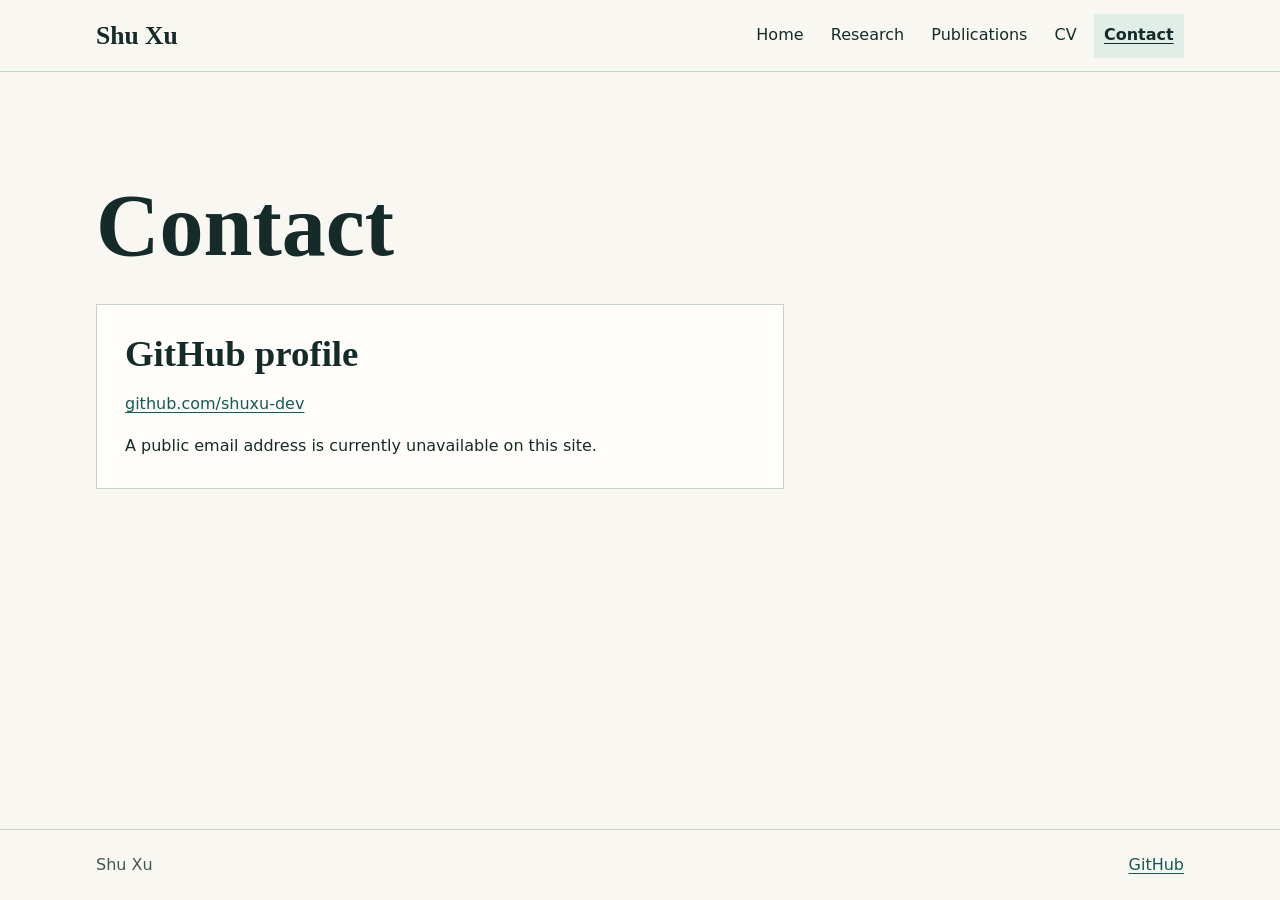
==== contact.html @ 68ce2e98 "Rebuild five-page academic portfolio" ====
<!doctype html>
<html lang="en">
<head>
  <meta charset="utf-8">
  <meta name="viewport" content="width=device-width, initial-scale=1">
  <meta name="description" content="Public profile and contact information for Shu Xu.">
  <title>Contact | Shu Xu</title>
  <link rel="stylesheet" href="styles.css">
</head>
<body>
  <a class="skip" href="#main">Skip to content</a>
  <header class="site-header">
    <div class="wrap header-inner">
      <a class="brand" href="index.html">Shu Xu</a>
      <nav aria-label="Primary navigation">
        <ul>
          <li><a href="index.html">Home</a></li>
          <li><a href="research.html">Research</a></li>
          <li><a href="publications.html">Publications</a></li>
          <li><a href="cv.html">CV</a></li>
          <li><a href="contact.html" aria-current="page">Contact</a></li>
        </ul>
      </nav>
    </div>
  </header>
  <main id="main" class="wrap" tabindex="-1">
    <div class="intro">
      <h1>Contact</h1>
      
    </div>
    <section class="panel"><h2>GitHub profile</h2><p><a href="https://github.com/shuxu-dev">github.com/shuxu-dev</a></p><p>A public email address is currently unavailable on this site.</p></section>
  </main>
  <footer class="site-footer">
    <div class="wrap footer-inner">
      <span>Shu Xu</span>
      <a href="https://github.com/shuxu-dev">GitHub</a>
    </div>
  </footer>
</body>
</html>
---- styles.css ----
:root {
  color-scheme: light;
  --paper: #f9f7f2;
  --surface: #fffdfa;
  --ink: #152b29;
  --muted: #405754;
  --accent: #135b50;
  --line: #c7d2c9;
  --focus: #913908;
  font-family: system-ui, sans-serif;
  line-height: 1.65;
  color: var(--ink);
  background: var(--paper);
}

* { box-sizing: border-box; }

body {
  margin: 0;
  min-height: 100vh;
  display: flex;
  flex-direction: column;
}

.wrap {
  width: min(100% - 2.5rem, 68rem);
  margin-inline: auto;
}

a { color: var(--accent); text-underline-offset: .2em; }
a:hover { text-decoration-thickness: .15em; }
:focus-visible { outline: 3px solid var(--focus); outline-offset: 4px; }

.skip {
  position: absolute;
  top: .75rem;
  left: 1rem;
  z-index: 1;
  padding: .55rem 1rem;
  background: var(--surface);
  transform: translateY(-200%);
}

.skip:focus { transform: none; }

.site-header { border-bottom: 1px solid var(--line); }
.header-inner, .footer-inner {
  display: flex;
  flex-wrap: wrap;
  align-items: center;
  justify-content: space-between;
  gap: .5rem 1.5rem;
  padding-block: .85rem;
}

.brand {
  font: 700 1.6rem Georgia, serif;
  color: var(--ink);
  text-decoration: none;
}

nav ul {
  display: flex;
  flex-wrap: wrap;
  gap: .25rem .4rem;
  list-style: none;
  margin: 0;
  padding: 0;
}

nav a {
  display: block;
  padding: .55rem .65rem;
  color: var(--ink);
  text-decoration: none;
}

nav a:hover, nav a[aria-current="page"] { text-decoration: underline; }
nav a[aria-current="page"] { background: #e1eee7; font-weight: 650; }

main { flex: 1; padding-block: clamp(2.5rem, 8vw, 6.5rem); }
.intro { max-width: 48rem; }
.intro.home { border-left: .25rem solid var(--accent); padding-left: clamp(1rem, 4vw, 2.5rem); }

h1, h2, h3, dt {
  font-family: Georgia, "Times New Roman", serif;
  line-height: 1.15;
}

h1 { font-size: clamp(2.65rem, 8vw, 5.5rem); margin: 0 0 1rem; }
h2 { font-size: clamp(1.6rem, 4vw, 2.3rem); margin: 0 0 1rem; }
h3, dt { font-size: 1.35rem; font-weight: 700; margin: 0 0 .65rem; }
p { margin: 0 0 1rem; }
.role { font-weight: 650; color: var(--accent); }
.lede { font-size: clamp(1.1rem, 2.5vw, 1.35rem); max-width: 53ch; color: var(--muted); }

.button {
  display: inline-block;
  margin-top: .65rem;
  background: var(--accent);
  color: white;
  padding: .65rem 1rem;
  font-weight: 650;
  text-decoration: none;
}

.button:hover { text-decoration: underline; }
.section { margin-top: clamp(2.5rem, 7vw, 5rem); }
.grid { display: grid; grid-template-columns: repeat(3, 1fr); gap: 1rem; }

.card, .panel {
  background: var(--surface);
  border: 1px solid var(--line);
  padding: clamp(1.1rem, 3vw, 1.75rem);
}

.panel { max-width: 43rem; margin-top: 1.75rem; }
.card p:last-child, .panel p:last-child { margin-bottom: 0; }
.rows { max-width: 47rem; margin: 0; }
.rows > div { padding-block: 1.2rem; border-top: 1px solid var(--line); }
.rows dd { margin: 0; color: var(--muted); }

.site-footer { border-top: 1px solid var(--line); color: var(--muted); }
.footer-inner { padding-block: 1.35rem; }

@media (max-width: 44rem) {
  .grid { grid-template-columns: 1fr; }
  .header-inner { align-items: flex-start; flex-direction: column; }
}
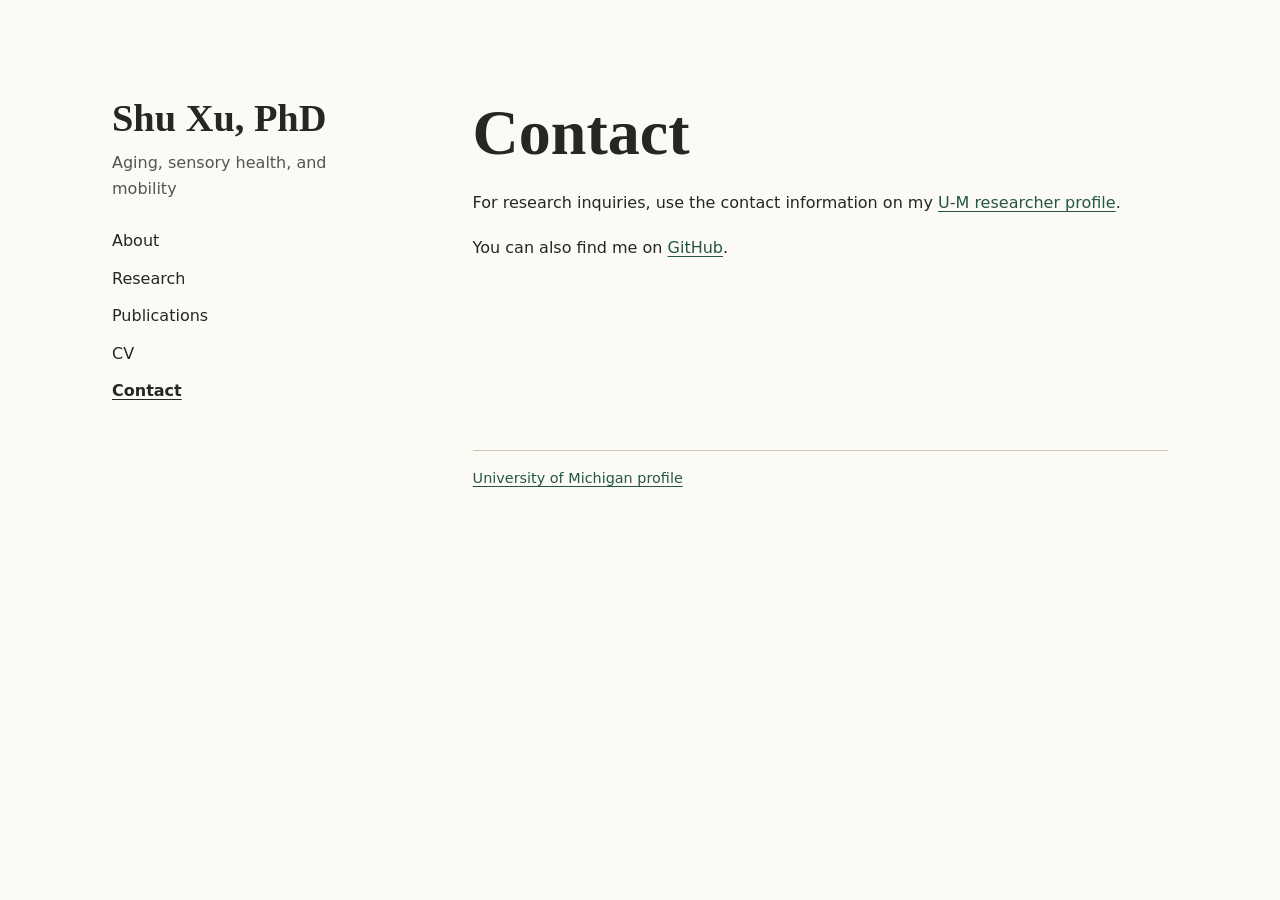
==== commit e63d8c05: "Center personal site on aging, sensory health, and mobility" ====
--- a/contact.html
+++ b/contact.html
@@ -3,38 +3,31 @@
 <head>
   <meta charset="utf-8">
   <meta name="viewport" content="width=device-width, initial-scale=1">
-  <meta name="description" content="Public profile and contact information for Shu Xu.">
-  <title>Contact | Shu Xu</title>
+  <meta name="description" content="University of Michigan profiles and GitHub for Shu Xu.">
+  <title>Contact | Shu Xu, PhD</title>
   <link rel="stylesheet" href="styles.css">
 </head>
 <body>
   <a class="skip" href="#main">Skip to content</a>
-  <header class="site-header">
-    <div class="wrap header-inner">
-      <a class="brand" href="index.html">Shu Xu</a>
-      <nav aria-label="Primary navigation">
+  <div class="layout">
+    <header>
+      <a class="name" href="index.html">Shu Xu, PhD</a>
+      <p class="subtitle">Aging, sensory health, and mobility</p>
+      <nav aria-label="Main navigation">
         <ul>
-          <li><a href="index.html">Home</a></li>
+          <li><a href="index.html">About</a></li>
           <li><a href="research.html">Research</a></li>
           <li><a href="publications.html">Publications</a></li>
           <li><a href="cv.html">CV</a></li>
           <li><a href="contact.html" aria-current="page">Contact</a></li>
         </ul>
       </nav>
-    </div>
-  </header>
-  <main id="main" class="wrap" tabindex="-1">
-    <div class="intro">
+    </header>
+    <main id="main" tabindex="-1">
       <h1>Contact</h1>
-      
-    </div>
-    <section class="panel"><h2>GitHub profile</h2><p><a href="https://github.com/shuxu-dev">github.com/shuxu-dev</a></p><p>A public email address is currently unavailable on this site.</p></section>
-  </main>
-  <footer class="site-footer">
-    <div class="wrap footer-inner">
-      <span>Shu Xu</span>
-      <a href="https://github.com/shuxu-dev">GitHub</a>
-    </div>
-  </footer>
+      <p>For research inquiries, use the contact information on my <a href="https://src.isr.umich.edu/research/faculty-profiles/profiles/xushu/">U-M researcher profile</a>.</p><p>You can also find me on <a href="https://github.com/shuxu-dev">GitHub</a>.</p>
+    </main>
+    <footer><a href="https://src.isr.umich.edu/research/faculty-profiles/profiles/xushu/">University of Michigan profile</a></footer>
+  </div>
 </body>
 </html>
--- a/styles.css
+++ b/styles.css
@@ -1,129 +1,52 @@
 :root {
   color-scheme: light;
-  --paper: #f9f7f2;
-  --surface: #fffdfa;
-  --ink: #152b29;
-  --muted: #405754;
-  --accent: #135b50;
-  --line: #c7d2c9;
-  --focus: #913908;
-  font-family: system-ui, sans-serif;
-  line-height: 1.65;
+  --ink: #242724;
+  --muted: #53564e;
+  --paper: #fcfaf5;
+  --rule: #c9c7ba;
+  --link: #245744;
+  --focus: #974522;
+  background: var(--paper);
   color: var(--ink);
-  background: var(--paper);
+  font: 1rem/1.65 system-ui, sans-serif;
 }
-
 * { box-sizing: border-box; }
-
-body {
-  margin: 0;
-  min-height: 100vh;
-  display: flex;
-  flex-direction: column;
+body { margin: 0; }
+a { color: var(--link); text-underline-offset: .2em; }
+a:hover { text-decoration-thickness: .14em; }
+:focus-visible { outline: 3px solid var(--focus); outline-offset: 4px; }
+.skip { position: absolute; top: .75rem; left: 1rem; padding: .5rem .8rem; background: var(--paper); transform: translateY(-250%); }
+.skip:focus { transform: none; }
+.layout {
+  width: min(100% - 2.5rem, 66rem);
+  margin-inline: auto;
+  padding-block: clamp(2rem, 8vw, 6rem) 2rem;
+  display: grid;
+  grid-template-columns: minmax(12rem, 1fr) minmax(0, 2.45fr);
+  gap: 2.5rem clamp(2rem, 6vw, 5rem);
+  align-items: start;
 }
-
-.wrap {
-  width: min(100% - 2.5rem, 68rem);
-  margin-inline: auto;
+.name, h1, h2 { font-family: Georgia, "Times New Roman", serif; line-height: 1.15; }
+.name { font-size: clamp(1.8rem, 4vw, 2.4rem); font-weight: bold; color: var(--ink); text-decoration: none; }
+.subtitle { color: var(--muted); margin: .6rem 0 1.25rem; }
+nav ul, .index, .publications { list-style: none; padding: 0; margin: 0; }
+nav a { display: inline-block; padding: .35rem 0; color: var(--ink); text-decoration: none; }
+nav a:hover, nav a[aria-current="page"] { text-decoration: underline; }
+nav a[aria-current="page"] { font-weight: 700; }
+main { max-width: 43rem; }
+h1 { font-size: clamp(2.25rem, 6vw, 4rem); margin: 0 0 1.3rem; }
+h2 { font-size: clamp(1.4rem, 4vw, 1.85rem); margin: 0 0 .65rem; }
+p { margin: 0 0 1.15rem; }
+.intro { font-size: 1.17rem; }
+.links { display: flex; flex-wrap: wrap; gap: .5rem 1.2rem; }
+section { border-top: 1px solid var(--rule); margin-top: 2rem; padding-top: 1.35rem; }
+.index a { display: inline-block; padding-block: .3rem; }
+.publications li { border-top: 1px solid var(--rule); padding-block: 1rem; }
+.publications li p { margin: .4rem 0 0; color: var(--muted); }
+footer { grid-column: 2; border-top: 1px solid var(--rule); padding-top: 1rem; font-size: .9rem; }
+@media (max-width: 43rem) {
+  .layout { grid-template-columns: minmax(0, 1fr); gap: 2rem; }
+  header { border-bottom: 1px solid var(--rule); padding-bottom: .65rem; }
+  nav ul { display: flex; flex-wrap: wrap; gap: .25rem 1rem; }
+  footer { grid-column: auto; }
 }
-
-a { color: var(--accent); text-underline-offset: .2em; }
-a:hover { text-decoration-thickness: .15em; }
-:focus-visible { outline: 3px solid var(--focus); outline-offset: 4px; }
-
-.skip {
-  position: absolute;
-  top: .75rem;
-  left: 1rem;
-  z-index: 1;
-  padding: .55rem 1rem;
-  background: var(--surface);
-  transform: translateY(-200%);
-}
-
-.skip:focus { transform: none; }
-
-.site-header { border-bottom: 1px solid var(--line); }
-.header-inner, .footer-inner {
-  display: flex;
-  flex-wrap: wrap;
-  align-items: center;
-  justify-content: space-between;
-  gap: .5rem 1.5rem;
-  padding-block: .85rem;
-}
-
-.brand {
-  font: 700 1.6rem Georgia, serif;
-  color: var(--ink);
-  text-decoration: none;
-}
-
-nav ul {
-  display: flex;
-  flex-wrap: wrap;
-  gap: .25rem .4rem;
-  list-style: none;
-  margin: 0;
-  padding: 0;
-}
-
-nav a {
-  display: block;
-  padding: .55rem .65rem;
-  color: var(--ink);
-  text-decoration: none;
-}
-
-nav a:hover, nav a[aria-current="page"] { text-decoration: underline; }
-nav a[aria-current="page"] { background: #e1eee7; font-weight: 650; }
-
-main { flex: 1; padding-block: clamp(2.5rem, 8vw, 6.5rem); }
-.intro { max-width: 48rem; }
-.intro.home { border-left: .25rem solid var(--accent); padding-left: clamp(1rem, 4vw, 2.5rem); }
-
-h1, h2, h3, dt {
-  font-family: Georgia, "Times New Roman", serif;
-  line-height: 1.15;
-}
-
-h1 { font-size: clamp(2.65rem, 8vw, 5.5rem); margin: 0 0 1rem; }
-h2 { font-size: clamp(1.6rem, 4vw, 2.3rem); margin: 0 0 1rem; }
-h3, dt { font-size: 1.35rem; font-weight: 700; margin: 0 0 .65rem; }
-p { margin: 0 0 1rem; }
-.role { font-weight: 650; color: var(--accent); }
-.lede { font-size: clamp(1.1rem, 2.5vw, 1.35rem); max-width: 53ch; color: var(--muted); }
-
-.button {
-  display: inline-block;
-  margin-top: .65rem;
-  background: var(--accent);
-  color: white;
-  padding: .65rem 1rem;
-  font-weight: 650;
-  text-decoration: none;
-}
-
-.button:hover { text-decoration: underline; }
-.section { margin-top: clamp(2.5rem, 7vw, 5rem); }
-.grid { display: grid; grid-template-columns: repeat(3, 1fr); gap: 1rem; }
-
-.card, .panel {
-  background: var(--surface);
-  border: 1px solid var(--line);
-  padding: clamp(1.1rem, 3vw, 1.75rem);
-}
-
-.panel { max-width: 43rem; margin-top: 1.75rem; }
-.card p:last-child, .panel p:last-child { margin-bottom: 0; }
-.rows { max-width: 47rem; margin: 0; }
-.rows > div { padding-block: 1.2rem; border-top: 1px solid var(--line); }
-.rows dd { margin: 0; color: var(--muted); }
-
-.site-footer { border-top: 1px solid var(--line); color: var(--muted); }
-.footer-inner { padding-block: 1.35rem; }
-
-@media (max-width: 44rem) {
-  .grid { grid-template-columns: 1fr; }
-  .header-inner { align-items: flex-start; flex-direction: column; }
-}
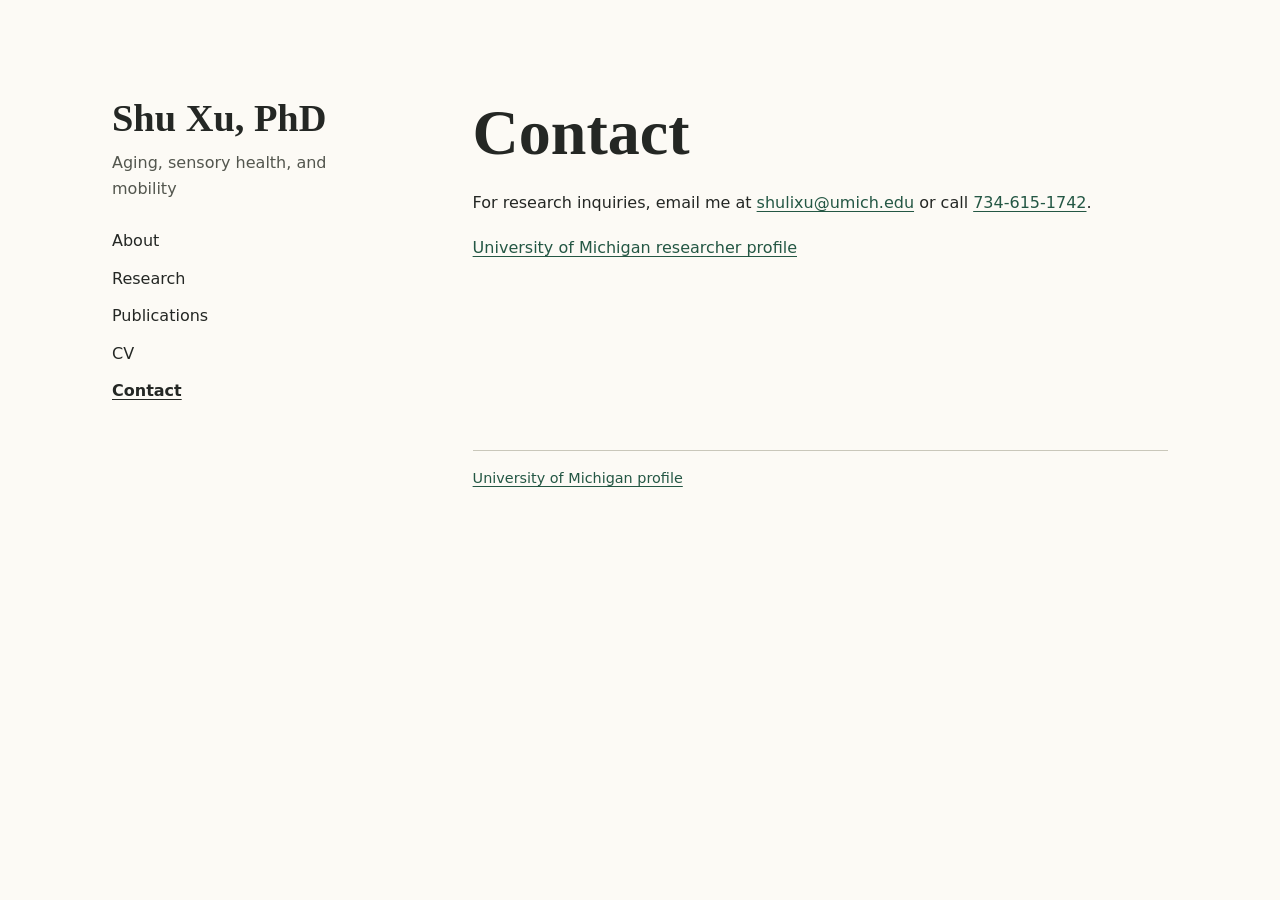
==== commit 198c6290: "Update portfolio from current U-M ISR profile and CV" ====
--- a/contact.html
+++ b/contact.html
@@ -3,7 +3,7 @@
 <head>
   <meta charset="utf-8">
   <meta name="viewport" content="width=device-width, initial-scale=1">
-  <meta name="description" content="University of Michigan profiles and GitHub for Shu Xu.">
+  <meta name="description" content="University of Michigan research contact information for Shu Xu.">
   <title>Contact | Shu Xu, PhD</title>
   <link rel="stylesheet" href="styles.css">
 </head>
@@ -25,7 +25,8 @@
     </header>
     <main id="main" tabindex="-1">
       <h1>Contact</h1>
-      <p>For research inquiries, use the contact information on my <a href="https://src.isr.umich.edu/research/faculty-profiles/profiles/xushu/">U-M researcher profile</a>.</p><p>You can also find me on <a href="https://github.com/shuxu-dev">GitHub</a>.</p>
+      <p>For research inquiries, email me at <a href="mailto:shulixu@umich.edu">shulixu@umich.edu</a> or call <a href="tel:+17346151742">734-615-1742</a>.</p>
+      <p><a href="https://src.isr.umich.edu/research/faculty-profiles/profiles/xushu/">University of Michigan researcher profile</a></p>
     </main>
     <footer><a href="https://src.isr.umich.edu/research/faculty-profiles/profiles/xushu/">University of Michigan profile</a></footer>
   </div>
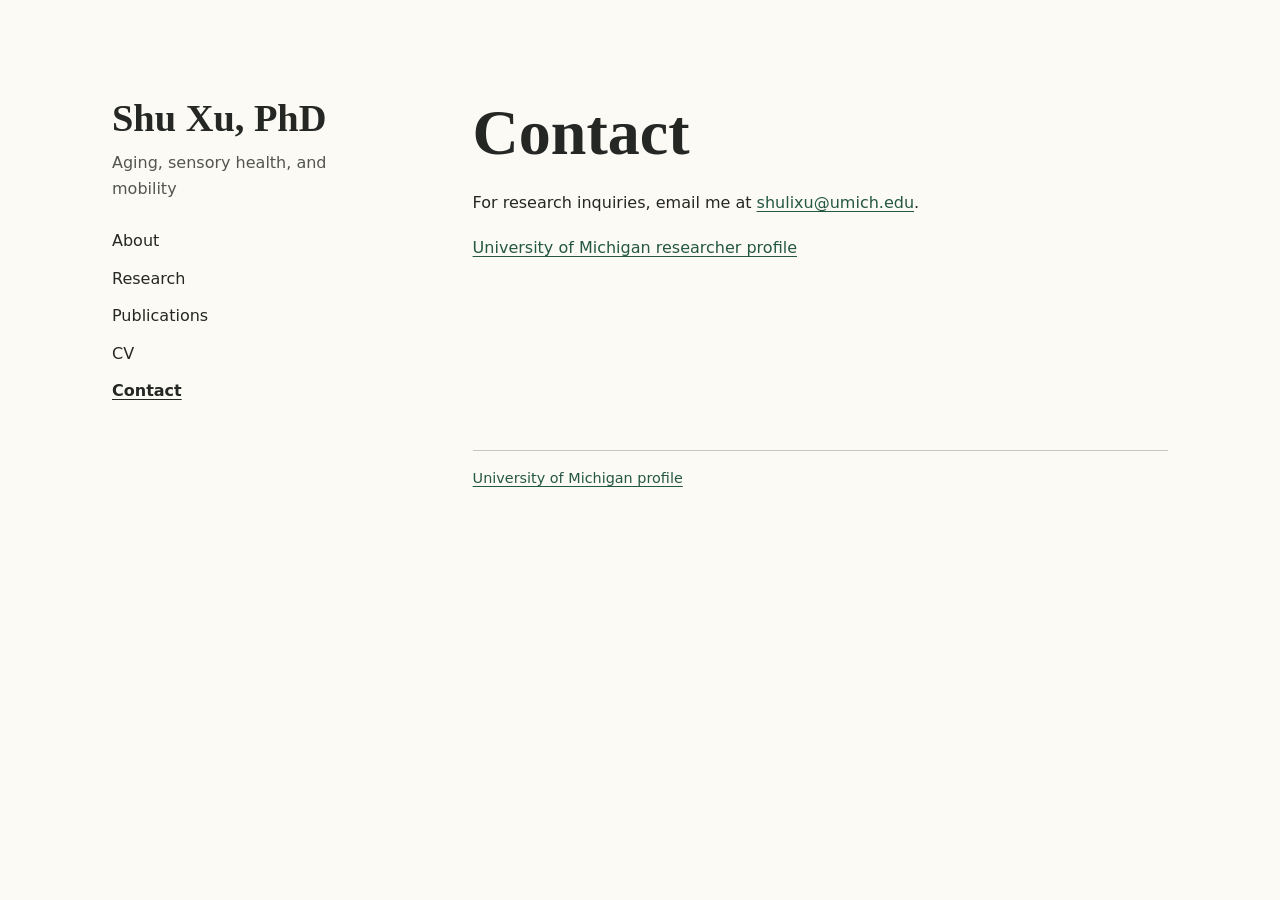
==== commit 06c4980d: "Remove phone number from contact page" ====
--- a/contact.html
+++ b/contact.html
@@ -25,7 +25,7 @@
     </header>
     <main id="main" tabindex="-1">
       <h1>Contact</h1>
-      <p>For research inquiries, email me at <a href="mailto:shulixu@umich.edu">shulixu@umich.edu</a> or call <a href="tel:+17346151742">734-615-1742</a>.</p>
+      <p>For research inquiries, email me at <a href="mailto:shulixu@umich.edu">shulixu@umich.edu</a>.</p>
       <p><a href="https://src.isr.umich.edu/research/faculty-profiles/profiles/xushu/">University of Michigan researcher profile</a></p>
     </main>
     <footer><a href="https://src.isr.umich.edu/research/faculty-profiles/profiles/xushu/">University of Michigan profile</a></footer>
